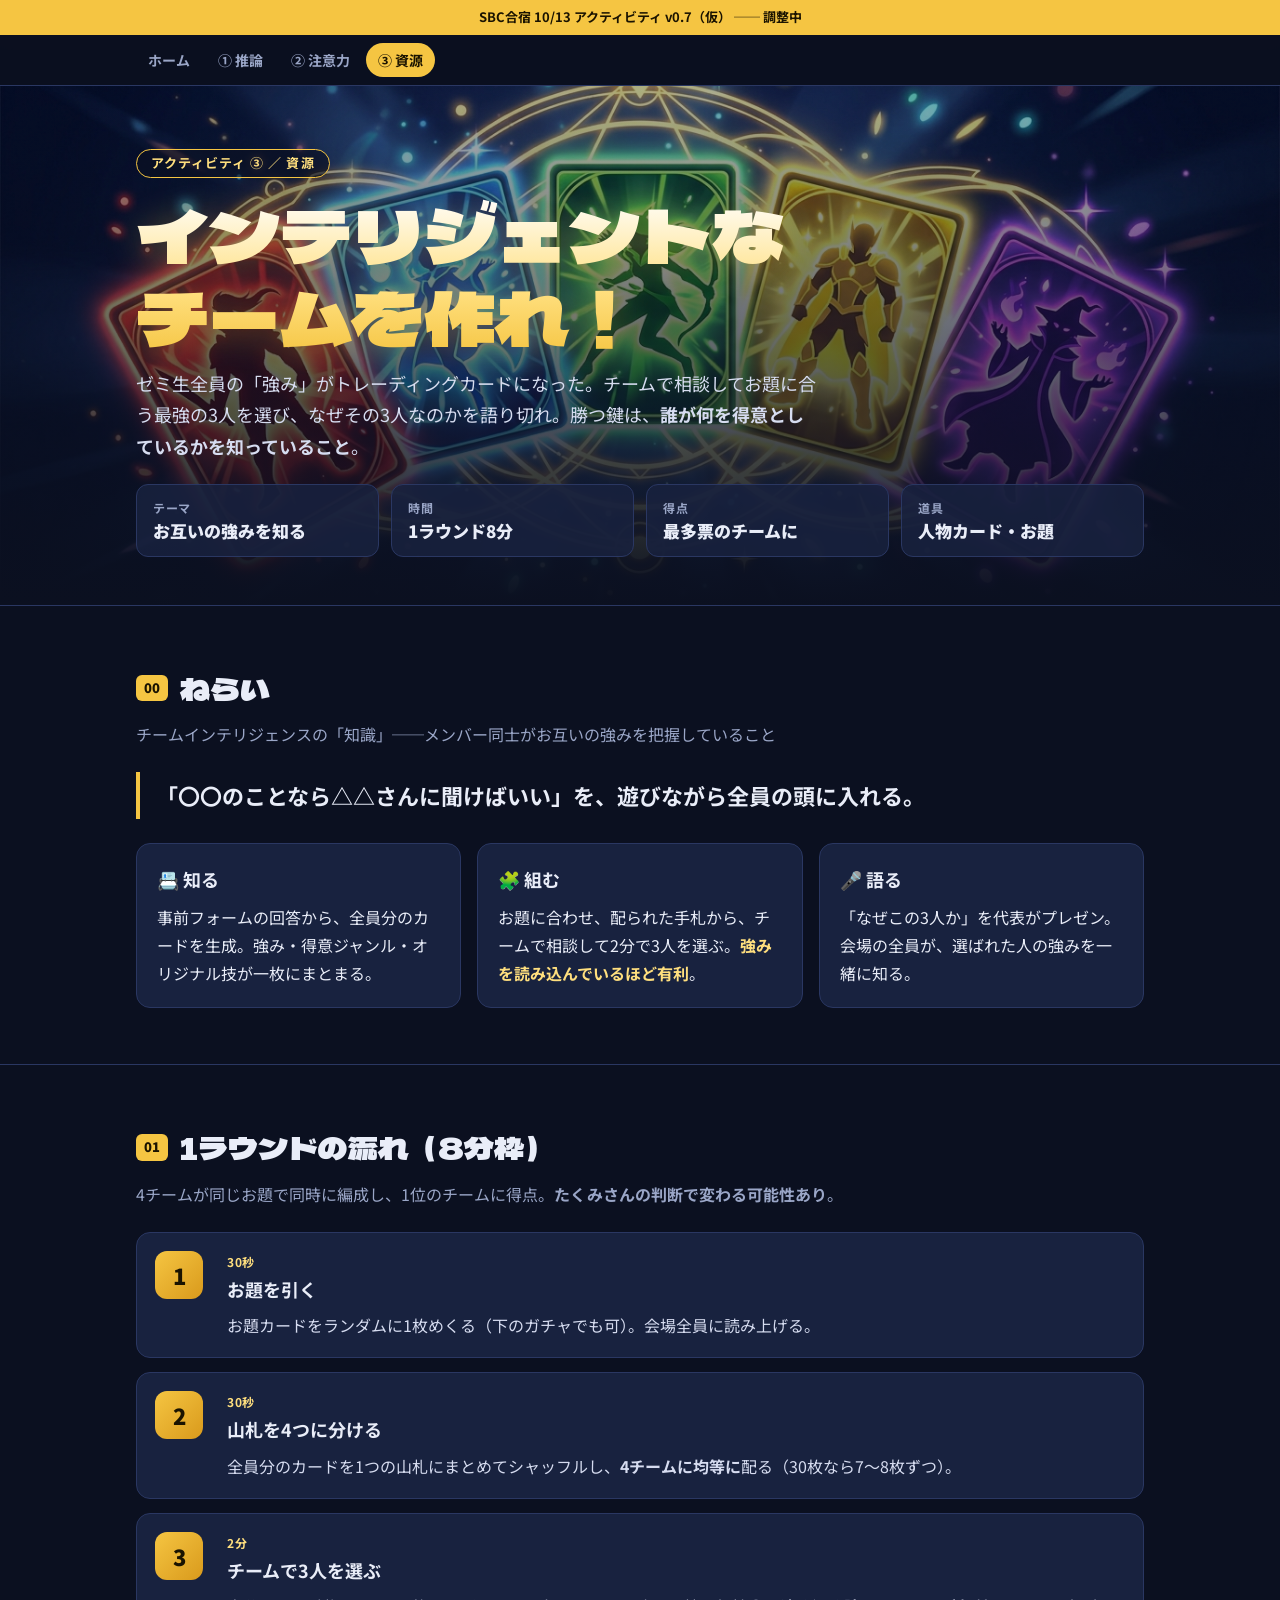
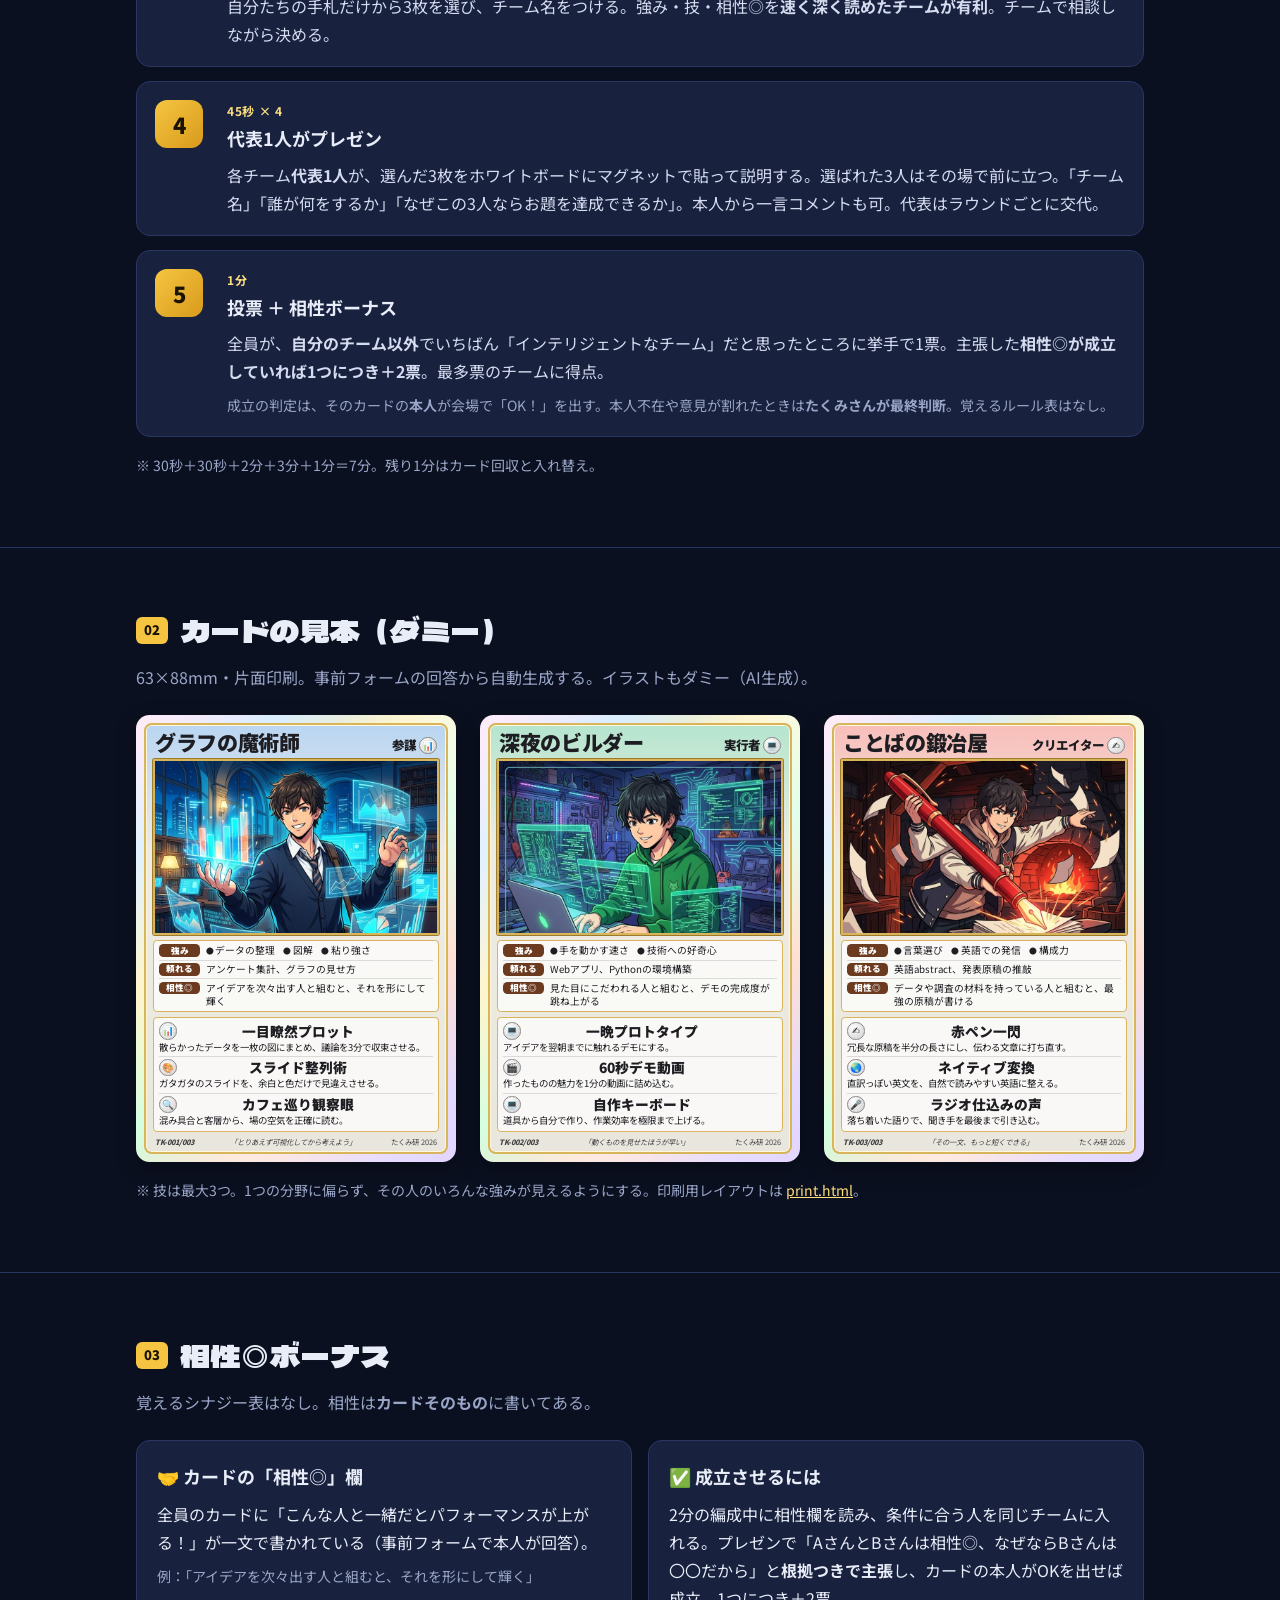
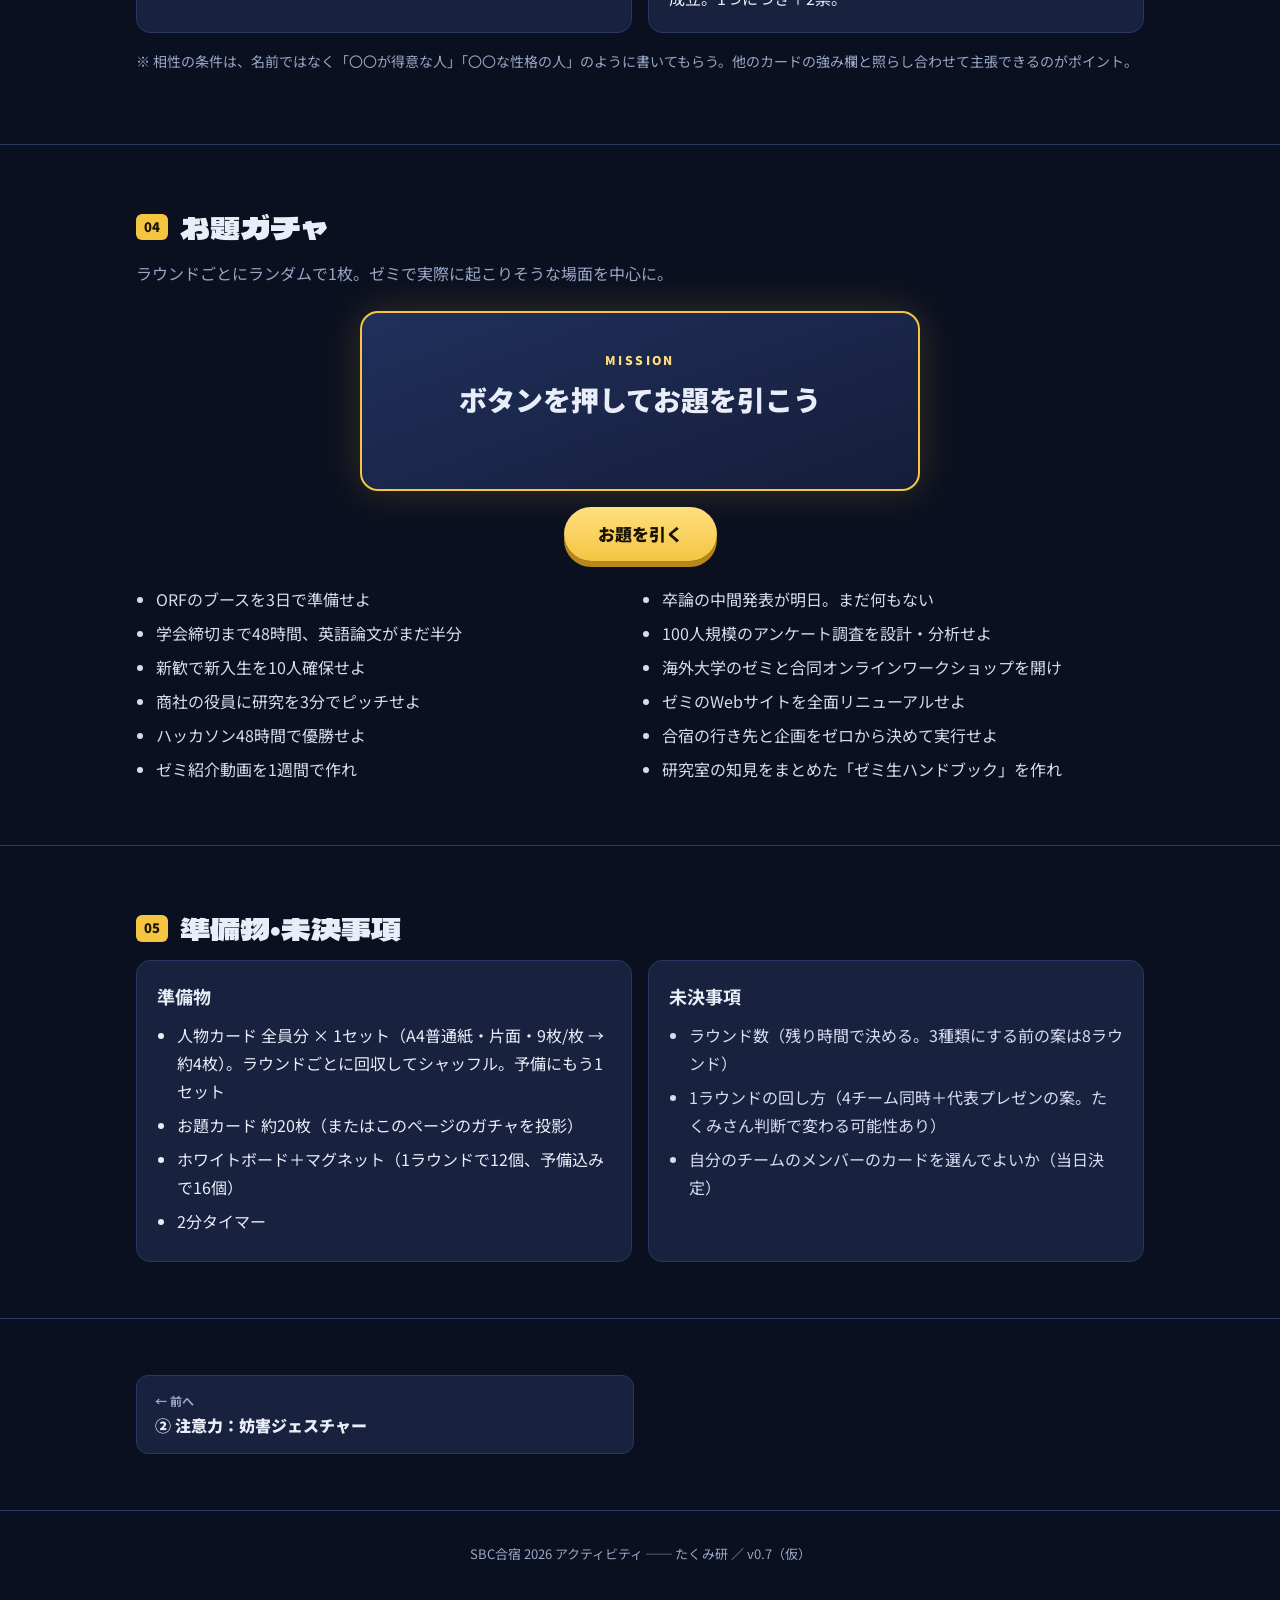
==== site/cards.html @ 30c893ff "アクティビティをチーム対抗の3種類に再構成し、ホーム＋各ページに分割 - ホーム（index.html）から推論・注意力・資源の3ページへ飛べるようにし、スケジュールを一括表示 - 目的ズレ人狼（ji" ====
<!doctype html>
<html lang="ja">
<head>
<meta charset="utf-8">
<meta name="viewport" content="width=device-width, initial-scale=1">
<title>インテリジェントなチームを作れ！</title>
<meta name="description" content="SBC合宿アクティビティ③ 資源：インテリジェントなチームを作れ！">
<link rel="preconnect" href="https://fonts.googleapis.com">
<link rel="preconnect" href="https://fonts.gstatic.com" crossorigin>
<link href="https://fonts.googleapis.com/css2?family=Dela+Gothic+One&family=Noto+Sans+JP:wght@400;500;700;900&display=swap" rel="stylesheet">
<link rel="stylesheet" href="style.css">
<link rel="stylesheet" href="card.css">
</head>
<body>

<div class="draft-banner">SBC合宿 10/13 アクティビティ v0.7（仮） ── 調整中</div>
<nav class="nav"><div class="wrap"><a href="index.html">ホーム</a><a href="jinro.html">① 推論</a><a href="gesture.html">② 注意力</a><a href="cards.html" class="on">③ 資源</a></div></nav>

<header class="hero">
  <img src="images/hero.jpg" alt="">
  <div class="wrap">
    <span class="eyebrow">アクティビティ ③ ／ 資源</span>
    <h1>インテリジェントな<br>チームを作れ！</h1>
    <p class="lead">ゼミ生全員の「強み」がトレーディングカードになった。チームで相談してお題に合う最強の3人を選び、なぜその3人なのかを語り切れ。勝つ鍵は、<b>誰が何を得意としているかを知っていること</b>。</p>
    <div class="facts"><div class="fact"><div class="k">テーマ</div><div class="v">お互いの強みを知る</div></div><div class="fact"><div class="k">時間</div><div class="v">1ラウンド8分</div></div><div class="fact"><div class="k">得点</div><div class="v">最多票のチームに</div></div><div class="fact"><div class="k">道具</div><div class="v">人物カード・お題</div></div></div>
  </div>
</header>

<main>
<section id="why">
  <div class="wrap">
    <h2><span class="num">00</span>ねらい</h2>
    <p class="sub">チームインテリジェンスの「知識」──メンバー同士がお互いの強みを把握していること</p>
    <p class="big-quote">「〇〇のことなら△△さんに聞けばいい」を、遊びながら全員の頭に入れる。</p>
    <div class="concept">
      <div class="panel"><h3>📇 知る</h3><p>事前フォームの回答から、全員分のカードを生成。強み・得意ジャンル・オリジナル技が一枚にまとまる。</p></div>
      <div class="panel"><h3>🧩 組む</h3><p>お題に合わせ、配られた手札から、チームで相談して2分で3人を選ぶ。<b>強みを読み込んでいるほど有利</b>。</p></div>
      <div class="panel"><h3>🎤 語る</h3><p>「なぜこの3人か」を代表がプレゼン。会場の全員が、選ばれた人の強みを一緒に知る。</p></div>
    </div>
  </div>
</section>

<section id="match">
  <div class="wrap">
    <h2><span class="num">01</span>1ラウンドの流れ（8分枠）</h2>
    <p class="sub">4チームが同じお題で同時に編成し、1位のチームに得点。<b>たくみさんの判断で変わる可能性あり</b>。</p>
    <div class="steps">
      <div class="step"><div>
        <div class="meta">30秒</div>
        <h3>お題を引く</h3>
        <p>お題カードをランダムに1枚めくる（下のガチャでも可）。会場全員に読み上げる。</p>
      </div></div>
      <div class="step"><div>
        <div class="meta">30秒</div>
        <h3>山札を4つに分ける</h3>
        <p>全員分のカードを1つの山札にまとめてシャッフルし、<b>4チームに均等に</b>配る（30枚なら7〜8枚ずつ）。</p>
      </div></div>
      <div class="step"><div>
        <div class="meta">2分</div>
        <h3>チームで3人を選ぶ</h3>
        <p>自分たちの手札だけから3枚を選び、チーム名をつける。強み・技・相性◎を<b>速く深く読めたチームが有利</b>。チームで相談しながら決める。</p>
      </div></div>
      <div class="step"><div>
        <div class="meta">45秒 × 4</div>
        <h3>代表1人がプレゼン</h3>
        <p>各チーム<b>代表1人</b>が、選んだ3枚をホワイトボードにマグネットで貼って説明する。選ばれた3人はその場で前に立つ。「チーム名」「誰が何をするか」「なぜこの3人ならお題を達成できるか」。本人から一言コメントも可。代表はラウンドごとに交代。</p>
      </div></div>
      <div class="step"><div>
        <div class="meta">1分</div>
        <h3>投票 ＋ 相性ボーナス</h3>
        <p>全員が、<b>自分のチーム以外</b>でいちばん「インテリジェントなチーム」だと思ったところに挙手で1票。主張した<b>相性◎が成立していれば1つにつき＋2票</b>。最多票のチームに得点。</p>
        <p class="eg">成立の判定は、そのカードの<b>本人</b>が会場で「OK！」を出す。本人不在や意見が割れたときは<b>たくみさんが最終判断</b>。覚えるルール表はなし。</p>
      </div></div>
    </div>
    <p class="note">※ 30秒＋30秒＋2分＋3分＋1分＝7分。残り1分はカード回収と入れ替え。</p>
  </div>
</section>

<section id="cards">
  <div class="wrap">
    <h2><span class="num">02</span>カードの見本（ダミー）</h2>
    <p class="sub">63×88mm・片面印刷。事前フォームの回答から自動生成する。イラストもダミー（AI生成）。</p>
    <div class="cards" id="card-list"></div>
    <p class="note">※ 技は最大3つ。1つの分野に偏らず、その人のいろんな強みが見えるようにする。印刷用レイアウトは <a href="print.html">print.html</a>。</p>
  </div>
</section>

<section id="synergy">
  <div class="wrap">
    <h2><span class="num">03</span>相性◎ボーナス</h2>
    <p class="sub">覚えるシナジー表はなし。相性は<b>カードそのもの</b>に書いてある。</p>
    <div class="grid g2">
      <div class="panel">
        <h3>🤝 カードの「相性◎」欄</h3>
        <p>全員のカードに「こんな人と一緒だとパフォーマンスが上がる！」が一文で書かれている（事前フォームで本人が回答）。</p>
        <p class="eg" style="margin-top:8px;color:var(--muted);font-size:14px">例：「アイデアを次々出す人と組むと、それを形にして輝く」</p>
      </div>
      <div class="panel">
        <h3>✅ 成立させるには</h3>
        <p>2分の編成中に相性欄を読み、条件に合う人を同じチームに入れる。プレゼンで「AさんとBさんは相性◎、なぜならBさんは〇〇だから」と<b>根拠つきで主張</b>し、カードの本人がOKを出せば成立。1つにつき＋2票。</p>
      </div>
    </div>
    <p class="note">※ 相性の条件は、名前ではなく「〇〇が得意な人」「〇〇な性格の人」のように書いてもらう。他のカードの強み欄と照らし合わせて主張できるのがポイント。</p>
  </div>
</section>

<section id="odai">
  <div class="wrap">
    <h2><span class="num">04</span>お題ガチャ</h2>
    <p class="sub">ラウンドごとにランダムで1枚。ゼミで実際に起こりそうな場面を中心に。</p>
    <div class="gacha">
      <div class="odai-card" id="odai" aria-live="polite">
        <div class="k">MISSION</div>
        <div class="t">ボタンを押してお題を引こう</div>
        <div class="d">&nbsp;</div>
      </div>
      <button class="draw" id="draw" type="button">お題を引く</button>
    </div>
    <ul class="odai-list" id="odai-list"></ul>
  </div>
</section>

<section id="prep">
  <div class="wrap">
    <h2><span class="num">05</span>準備物・未決事項</h2>
    <div class="grid g2">
      <div class="panel"><h3>準備物</h3><ul class="check">
        <li>人物カード 全員分 × 1セット（A4普通紙・片面・9枚/枚 → 約4枚）。ラウンドごとに回収してシャッフル。予備にもう1セット</li>
        <li>お題カード 約20枚（またはこのページのガチャを投影）</li>
        <li>ホワイトボード＋マグネット（1ラウンドで12個、予備込みで16個）</li>
        <li>2分タイマー</li>
      </ul></div>
      <div class="panel"><h3>未決事項</h3><ul class="check open">
        <li>ラウンド数（残り時間で決める。3種類にする前の案は8ラウンド）</li>
        <li>1ラウンドの回し方（4チーム同時＋代表プレゼンの案。たくみさん判断で変わる可能性あり）</li>
        <li>自分のチームのメンバーのカードを選んでよいか（当日決定）</li>
      </ul></div>
    </div>
  </div>
</section>

<section><div class="wrap"><div class="pager"><a href="gesture.html"><small>← 前へ</small>② 注意力：妨害ジェスチャー</a><span></span></div></div></section>
</main>

<footer>SBC合宿 2026 アクティビティ ── たくみ研 ／ v0.7（仮）</footer>
<script src="card.js"></script>
<script src="sample-cards.js"></script>
<script>
document.getElementById("card-list").innerHTML = SAMPLE_CARDS.map(c => renderCard(c, SAMPLE_CARDS.length)).join("");
const ODAI = [
  ["ORFのブースを3日で準備せよ","展示物・ポスター・デモ・当日の説明まで、全部ゼロから。"],
  ["学会締切まで48時間、英語論文がまだ半分","しかも分析の図もまだ仮のまま。"],
  ["新歓で新入生を10人確保せよ","説明会・SNS発信・個別フォローまで。"],
  ["商社の役員に研究を3分でピッチせよ","専門外の人に価値を伝え、共同研究の約束を取り付ける。"],
  ["ハッカソン48時間で優勝せよ","テーマは当日発表。動くプロダクトと発表が必要。"],
  ["ゼミ紹介動画を1週間で作れ","企画・撮影・編集・公開まで。"],
  ["卒論の中間発表が明日。まだ何もない","テーマの整理から、スライドと発表まで一晩で。"],
  ["100人規模のアンケート調査を設計・分析せよ","設問設計、配布、集計、結果報告まで。"],
  ["海外大学のゼミと合同オンラインワークショップを開け","英語での進行と、当日のファシリテーション。"],
  ["ゼミのWebサイトを全面リニューアルせよ","中身の取材・文章・デザイン・実装まで。"],
  ["合宿の行き先と企画をゼロから決めて実行せよ","予算・移動・コンテンツ・当日の運営。"],
  ["研究室の知見をまとめた「ゼミ生ハンドブック」を作れ","聞き取り・整理・執筆・デザイン。"]
];
const card = document.getElementById("odai");
const list = document.getElementById("odai-list");
ODAI.forEach(([t]) => { const li = document.createElement("li"); li.textContent = t; list.appendChild(li); });
let last = -1;
document.getElementById("draw").addEventListener("click", () => {
  let i; do { i = Math.floor(Math.random() * ODAI.length); } while (i === last && ODAI.length > 1);
  last = i;
  card.querySelector(".t").textContent = ODAI[i][0];
  card.querySelector(".d").textContent = ODAI[i][1];
  card.classList.remove("spin"); void card.offsetWidth; card.classList.add("spin");
});
</script>
</body>
</html>
---- site/style.css ----
:root{
  --bg:#0b1020; --bg2:#121a33; --panel:#18223f; --line:#2a3762;
  --text:#e9edf8; --muted:#9aa6c7; --gold:#f5c542; --gold2:#ffdf7e;
  --red:#ff6b6b; --blue:#5aa9ff; --green:#4fd1a1; --purple:#b48cff;
  --radius:14px;
}
*{box-sizing:border-box}
html{scroll-behavior:smooth}
body{margin:0;background:var(--bg);color:var(--text);font-family:"Noto Sans JP",system-ui,sans-serif;line-height:1.75;font-size:16px}
a{color:var(--gold2)}
.wrap{max-width:1040px;margin:0 auto;padding:0 16px}
.draft-banner{background:var(--gold);color:#1a1300;text-align:center;font-weight:700;font-size:13px;padding:6px 16px}

/* hero */
.hero{position:relative;min-height:520px;display:flex;align-items:flex-end;overflow:hidden;border-bottom:1px solid var(--line)}
.hero img{position:absolute;inset:0;width:100%;height:100%;object-fit:cover;opacity:.75}
.hero::after{content:"";position:absolute;inset:0;background:linear-gradient(180deg,rgba(11,16,32,.1) 0%,rgba(11,16,32,.55) 55%,var(--bg) 100%)}
.hero .wrap{position:relative;z-index:1;padding-bottom:48px;width:100%}
.eyebrow{display:inline-block;border:1px solid var(--gold);color:var(--gold2);border-radius:999px;padding:2px 14px;font-size:13px;font-weight:700;letter-spacing:.08em;background:rgba(11,16,32,.6)}
h1{font-family:"Dela Gothic One",sans-serif;font-weight:400;font-size:clamp(34px,7vw,72px);line-height:1.15;margin:14px 0 10px;
   background:linear-gradient(180deg,#fff 0%,var(--gold2) 60%,var(--gold) 100%);-webkit-background-clip:text;background-clip:text;color:transparent;
   filter:drop-shadow(0 4px 18px rgba(245,197,66,.35))}
.lead{font-size:clamp(15px,2.2vw,18px);color:#d6dcf0;max-width:680px;margin:0}

/* sections */
section{padding:56px 0;border-bottom:1px solid var(--line)}
h2{font-family:"Dela Gothic One",sans-serif;font-weight:400;font-size:clamp(22px,3.6vw,30px);margin:0 0 6px;display:flex;align-items:center;gap:12px}
h2 .num{font-family:"Noto Sans JP";font-weight:900;font-size:13px;color:#1a1300;background:var(--gold);border-radius:6px;padding:2px 8px}
.sub{color:var(--muted);margin:0 0 24px}
h3{font-size:18px;margin:0 0 8px}
.grid{display:grid;gap:16px}
.g2{grid-template-columns:repeat(auto-fit,minmax(280px,1fr))}
.g3{grid-template-columns:repeat(auto-fit,minmax(220px,1fr))}
.panel{background:var(--panel);border:1px solid var(--line);border-radius:var(--radius);padding:20px}
.panel p{margin:0}
.tag{display:inline-block;font-size:12px;font-weight:700;padding:1px 10px;border-radius:999px;border:1px solid currentColor;margin:2px 4px 2px 0;white-space:nowrap}
.t-stat{color:var(--blue)} .t-design{color:#ff8fd0} .t-prog{color:var(--green)} .t-eng{color:#7fe3ff}
.t-edit{color:#c9b8ff} .t-pres{color:var(--red)} .t-plan{color:var(--gold2)} .t-res{color:#9be37f} .t-video{color:#ffa65c}

/* concept */
.concept{display:grid;grid-template-columns:repeat(auto-fit,minmax(220px,1fr));gap:16px}
.concept .panel b{color:var(--gold2)}
.big-quote{font-size:clamp(18px,2.8vw,22px);font-weight:700;border-left:4px solid var(--gold);padding:4px 0 4px 16px;margin:0 0 24px}

/* timeline */
.timeline{list-style:none;margin:0;padding:0;display:grid;gap:10px}
.timeline li{display:grid;grid-template-columns:92px 1fr;gap:16px;align-items:start;background:var(--panel);border:1px solid var(--line);border-radius:12px;padding:14px 18px}
.timeline .time{font-weight:900;color:var(--gold2);font-variant-numeric:tabular-nums}
.timeline .what b{display:block}
.timeline .what span{color:var(--muted);font-size:14px}

.note{font-size:14px;color:var(--muted);margin-top:16px}

/* steps */
.steps{counter-reset:s;display:grid;gap:14px}
.step{display:grid;grid-template-columns:56px 1fr;gap:16px;background:var(--panel);border:1px solid var(--line);border-radius:var(--radius);padding:18px}
.step::before{counter-increment:s;content:counter(s);width:48px;height:48px;border-radius:12px;background:linear-gradient(135deg,var(--gold),#d99a1c);color:#1a1300;
  font-weight:900;font-size:22px;display:grid;place-items:center}
.step .meta{font-size:12px;font-weight:700;color:var(--gold2);letter-spacing:.06em}
.step h3{margin:2px 0 6px}
.step p{margin:0;color:#d6dcf0}
.step .eg{margin-top:8px;font-size:14px;color:var(--muted)}
.pill{display:inline-block;font-size:11px;font-weight:900;border-radius:6px;padding:1px 7px;margin-left:6px;vertical-align:2px}
.pill.d{background:#2b4a88;color:#cfe0ff} .pill.a{background:#7a2b3c;color:#ffd6de} .pill.c{background:#265c48;color:#cff5e5}

/* draft order */
.order{display:flex;flex-wrap:wrap;gap:6px;margin-top:8px}
.order span{font-size:13px;font-weight:700;padding:3px 10px;border-radius:8px}
.order .p1{background:#2b4a88} .order .p2{background:#7a2b3c}

/* cards */
.cards{display:grid;grid-template-columns:repeat(auto-fit,minmax(250px,1fr));gap:24px;align-items:start}
.cards .card{max-width:340px;margin:0 auto}
/* aisho */
table{width:100%;border-collapse:collapse;font-size:15px}
th,td{text-align:left;padding:10px 12px;border-bottom:1px solid var(--line);vertical-align:top}
th{font-size:12px;color:var(--muted);letter-spacing:.06em}
td.name{font-weight:900;color:var(--gold2);white-space:nowrap}
.table-wrap{overflow-x:auto;background:var(--panel);border:1px solid var(--line);border-radius:var(--radius)}

/* odai */
.gacha{display:grid;gap:16px;grid-template-columns:1fr;justify-items:center;text-align:center}
.odai-card{width:min(100%,560px);min-height:180px;border-radius:18px;padding:26px 24px;background:linear-gradient(160deg,#20305c,#151d39);border:2px solid var(--gold);
  box-shadow:0 0 40px rgba(245,197,66,.18);display:flex;flex-direction:column;justify-content:center;gap:10px}
.odai-card .k{font-size:12px;letter-spacing:.2em;color:var(--gold2);font-weight:900}
.odai-card .t{font-size:clamp(20px,3.4vw,28px);font-weight:900;line-height:1.4}
.odai-card .d{color:var(--muted);font-size:14px}
.odai-card.spin{animation:pop .45s ease}
@keyframes pop{0%{transform:scale(.94) rotateY(70deg);opacity:.2}100%{transform:none;opacity:1}}
button.draw{font:inherit;font-weight:900;font-size:17px;border:0;border-radius:999px;padding:12px 34px;cursor:pointer;color:#1a1300;
  background:linear-gradient(180deg,var(--gold2),var(--gold));box-shadow:0 6px 0 #b8861a}
button.draw:active{transform:translateY(3px);box-shadow:0 3px 0 #b8861a}
.odai-list{columns:2 280px;column-gap:24px;margin:24px 0 0;padding-left:20px;text-align:left;color:#d6dcf0}
.odai-list li{break-inside:avoid;margin-bottom:6px}

.karuta{display:grid;grid-template-columns:repeat(auto-fit,minmax(220px,1fr));gap:12px}
.karuta div{background:#f3ead2;color:#3a2a10;border-radius:10px;padding:14px 16px;font-weight:700;border:3px double #b48a3a}
.karuta small{display:block;font-weight:500;color:#7a6a4a;margin-top:4px}

ul.check{margin:0;padding-left:20px}
ul.check li{margin-bottom:6px}
.open li{color:#d6dcf0}
footer{padding:32px 0 48px;color:var(--muted);font-size:13px;text-align:center}

@media (max-width:560px){
  .timeline li{grid-template-columns:1fr;gap:2px}
  .step{grid-template-columns:1fr}
  .hero{min-height:440px}
}

/* ---- shared layout (v0.7) ---- */
.nav{position:sticky;top:0;z-index:20;background:rgba(11,16,32,.92);backdrop-filter:blur(8px);border-bottom:1px solid var(--line)}
.nav .wrap{display:flex;gap:4px;align-items:center;height:50px;overflow-x:auto}
.nav a{color:var(--muted);text-decoration:none;font-weight:700;font-size:14px;padding:5px 12px;border-radius:999px;white-space:nowrap}
.nav a:hover{color:var(--text)}
.nav a.on{background:var(--gold);color:#1a1300}
.nav .home{color:var(--gold2);margin-right:6px}
.facts{display:grid;grid-template-columns:repeat(auto-fit,minmax(150px,1fr));gap:12px;margin-top:22px}
.fact{background:rgba(24,34,63,.85);border:1px solid var(--line);border-radius:12px;padding:12px 16px}
.fact .k{font-size:12px;color:var(--muted);font-weight:700;letter-spacing:.06em}
.fact .v{font-weight:900;font-size:17px;line-height:1.5}
.acts{display:grid;grid-template-columns:repeat(auto-fit,minmax(260px,1fr));gap:18px}
.act{display:flex;flex-direction:column;background:var(--panel);border:1px solid var(--line);border-radius:var(--radius);overflow:hidden;text-decoration:none;color:var(--text);transition:transform .15s,border-color .15s}
.act:hover{transform:translateY(-3px);border-color:var(--gold)}
.act img{width:100%;aspect-ratio:16/9;object-fit:cover;display:block}
.act .body{padding:16px 18px 18px;display:flex;flex-direction:column;gap:6px;flex:1}
.act .no{font-size:12px;font-weight:900;color:var(--gold2);letter-spacing:.08em}
.act h3{margin:0;font-size:20px}
.act p{margin:0;color:#d6dcf0;font-size:14px;flex:1}
.act .go{font-weight:900;color:var(--gold2);font-size:14px}
.t-inf{color:var(--purple)}
.pager{display:grid;grid-template-columns:1fr 1fr;gap:12px}
.pager a{display:block;background:var(--panel);border:1px solid var(--line);border-radius:12px;padding:14px 18px;text-decoration:none;color:var(--text);font-weight:900}
.pager a small{display:block;color:var(--muted);font-weight:700;font-size:12px}
.pager a.next{text-align:right}
.pager a:hover{border-color:var(--gold)}
.hl{color:var(--gold2)}
---- site/card.css ----
/* トレカ本体。.card の幅を決めれば中身は cqw で比例して縮む（画面表示も印刷も同じCSS） */
.card{container-type:inline-size;width:100%;aspect-ratio:63/88}
.tcard{
  --c1:#5aa9ff; --c2:#1d4fa8; --gold:#d8b45a; --gold-d:#9c7a2a; --ink:#1d1d22; --label:#6b3a1f;
  position:relative;width:100%;height:100%;border-radius:4.2cqw;padding:2.6cqw;
  font-family:"Noto Sans JP",system-ui,sans-serif;color:var(--ink);line-height:1.35;
  background:
    linear-gradient(115deg,rgba(255,255,255,.55) 0%,rgba(255,255,255,0) 40%,rgba(255,255,255,.45) 60%,rgba(255,255,255,0) 100%),
    linear-gradient(135deg,#ffd6f2,#cfe9ff 18%,#fff3bf 36%,#d3ffe0 54%,#ffd9c7 72%,#e2d6ff 90%);
  box-shadow:0 2cqw 6cqw rgba(0,0,0,.35);
  -webkit-print-color-adjust:exact;print-color-adjust:exact;
}
.tcard .in{
  height:100%;display:flex;flex-direction:column;gap:1.6cqw;border-radius:2.4cqw;padding:1.8cqw 2.2cqw 1.4cqw;
  background:linear-gradient(180deg,color-mix(in srgb,var(--c1) 38%,#f4f1ea) 0%,#efece4 30%,#e9e6de 100%);
  border:.7cqw solid var(--gold);box-shadow:inset 0 0 0 .3cqw #fff8dc;
}

/* 名前と役割 */
.tcard .hd{display:flex;align-items:flex-end;justify-content:space-between;gap:2cqw;padding:0 .6cqw}
.tcard .nm{font-weight:900;font-size:6.6cqw;letter-spacing:-.02em;line-height:1.1;white-space:nowrap;overflow:hidden;text-overflow:ellipsis}
.tcard .rl{display:flex;align-items:center;gap:1.2cqw;flex-shrink:0}
.tcard .rl small{font-size:2.6cqw;font-weight:900;color:#555}
.tcard .rl b{font-size:3.9cqw;font-weight:900}
.tcard .ic{width:5.4cqw;height:5.4cqw;border-radius:50%;display:inline-grid;place-items:center;font-size:3cqw;line-height:1;
  background:radial-gradient(circle at 35% 30%,#fff,#ddd 70%);border:.35cqw solid #8a8a8a;flex-shrink:0}

/* 絵 */
.tcard .art{flex:1;min-height:0;border:.8cqw solid var(--gold);box-shadow:0 0 0 .3cqw var(--gold-d);border-radius:.6cqw;overflow:hidden;
  background:radial-gradient(circle at 50% 40%,#fff,var(--c1) 75%);display:grid;place-items:center;font-size:20cqw}
.tcard .art img{width:100%;height:100%;object-fit:cover;display:block}

/* 強み・助けられる・相性 */
.tcard .info{background:rgba(255,255,255,.72);border:.5cqw solid var(--gold);border-radius:1.2cqw;padding:1cqw 1.4cqw;display:grid;gap:.7cqw}
.tcard .row{display:grid;grid-template-columns:13cqw 1fr;gap:1.6cqw;align-items:start;font-size:3.05cqw}
.tcard .row+.row{border-top:.25cqw solid rgba(0,0,0,.12);padding-top:.7cqw}
.tcard .lb{background:var(--label);color:#fff;font-weight:900;font-size:2.7cqw;border-radius:1.4cqw;text-align:center;padding:.15cqw 0}
.tcard .row ul{list-style:none;margin:0;padding:0;display:flex;flex-wrap:wrap;column-gap:2.4cqw}
.tcard .row li::before{content:"●";font-size:.8em;margin-right:.6cqw}

/* 技 */
.tcard .mv{background:rgba(255,255,255,.72);border:.5cqw solid var(--gold);border-radius:1.2cqw;padding:.6cqw 1.6cqw}
.tcard .m+.m{border-top:.25cqw solid rgba(0,0,0,.12)}
.tcard .m{padding:.7cqw 0}
.tcard .mh{display:flex;align-items:center;gap:1.4cqw}
.tcard .mh b{flex:1;text-align:center;font-weight:900;font-size:4.3cqw;line-height:1.2;padding-right:5.4cqw}
.tcard .m p{margin:.3cqw 0 0;font-size:2.95cqw;line-height:1.38}

/* 下の帯 */
.tcard .ft{display:flex;align-items:center;justify-content:space-between;gap:2cqw;font-size:2.3cqw;color:#444;padding:0 .6cqw}
.tcard .ft .no{font-weight:900;font-style:italic;flex-shrink:0}
.tcard .ft .cp{flex:1;text-align:center;font-style:italic;white-space:nowrap;overflow:hidden;text-overflow:ellipsis}

/* 裏面（card-back.js）。Canvaの見本の Roca One の代わりに Fraunces（太字・丸み）、日本語は Mochiy Pop One */
.back{display:block;width:100%;height:auto;aspect-ratio:63/88;-webkit-print-color-adjust:exact;print-color-adjust:exact}
.back .nm,.back .lab{font-family:"Fraunces","Mochiy Pop One",serif;font-weight:900;font-variation-settings:"SOFT" 100,"opsz" 144}
.back .nm.jp{font-family:"Mochiy Pop One","Fraunces",sans-serif;font-weight:400}
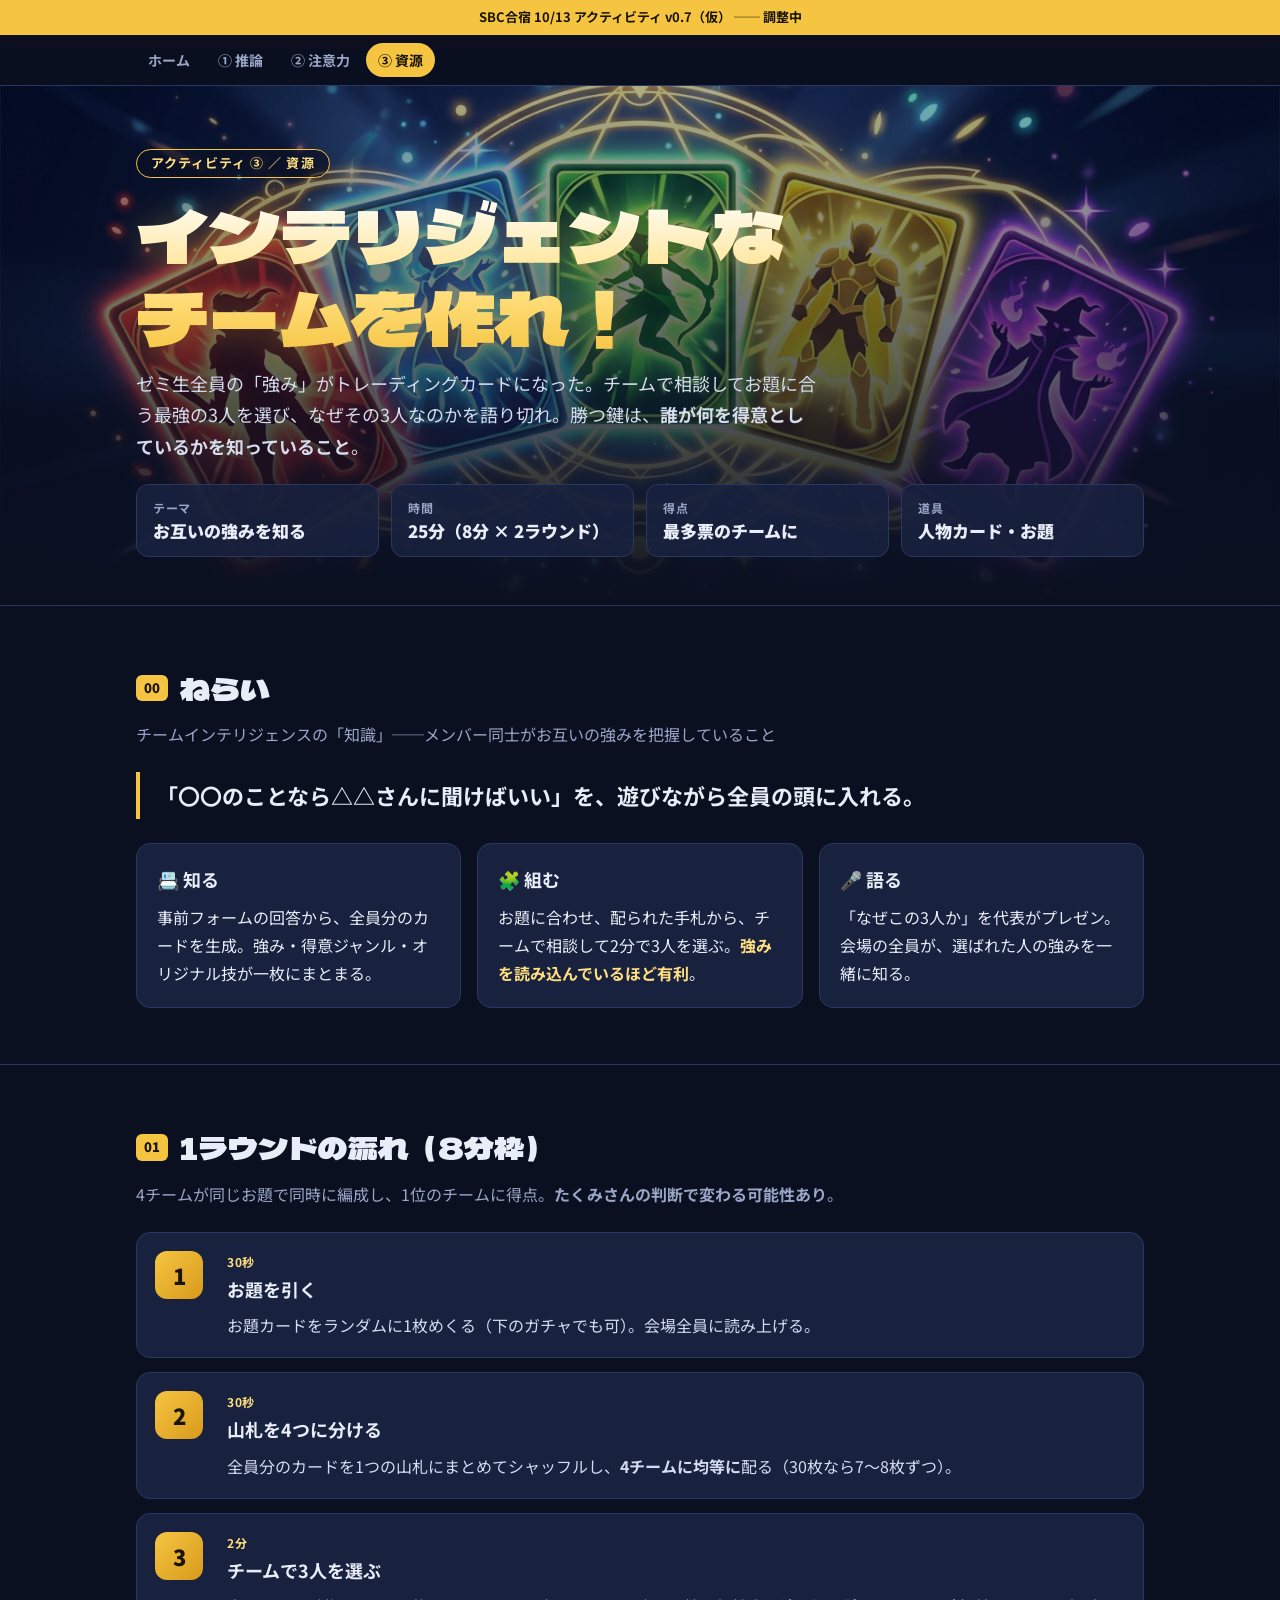
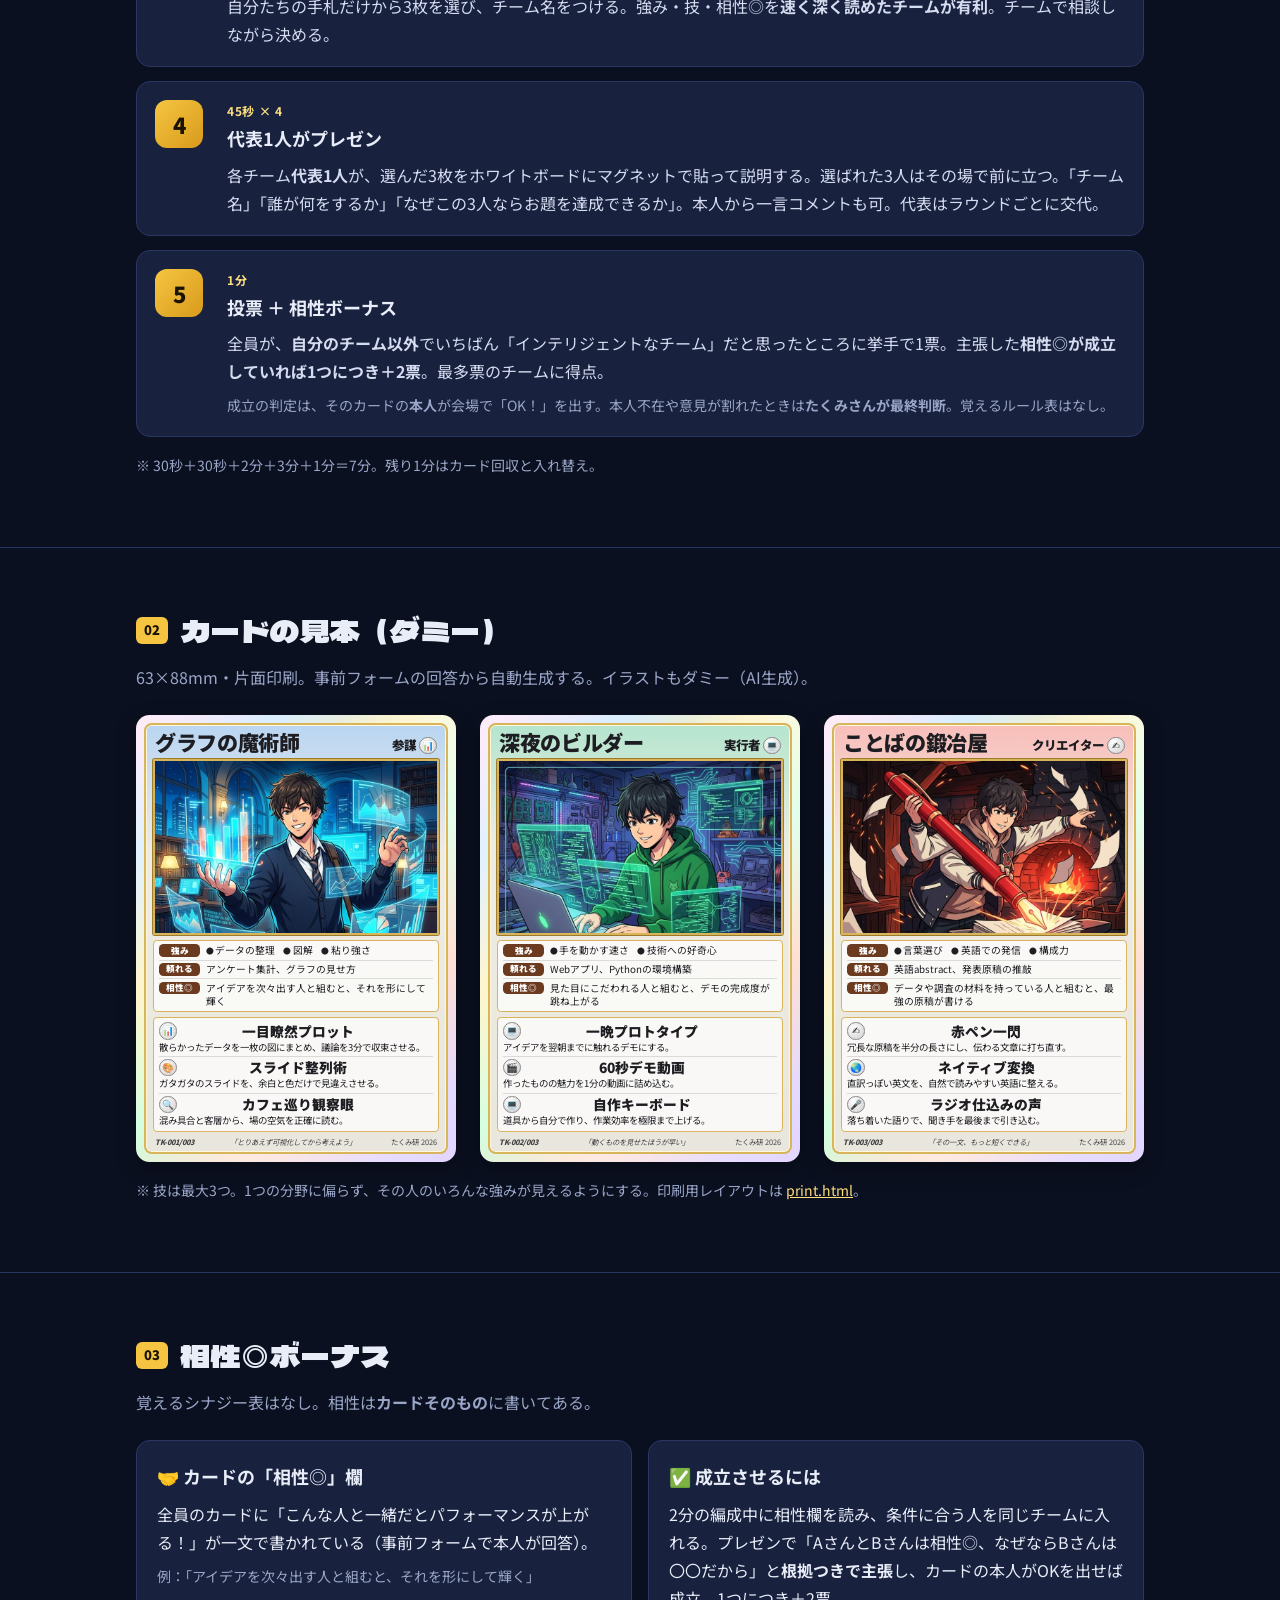
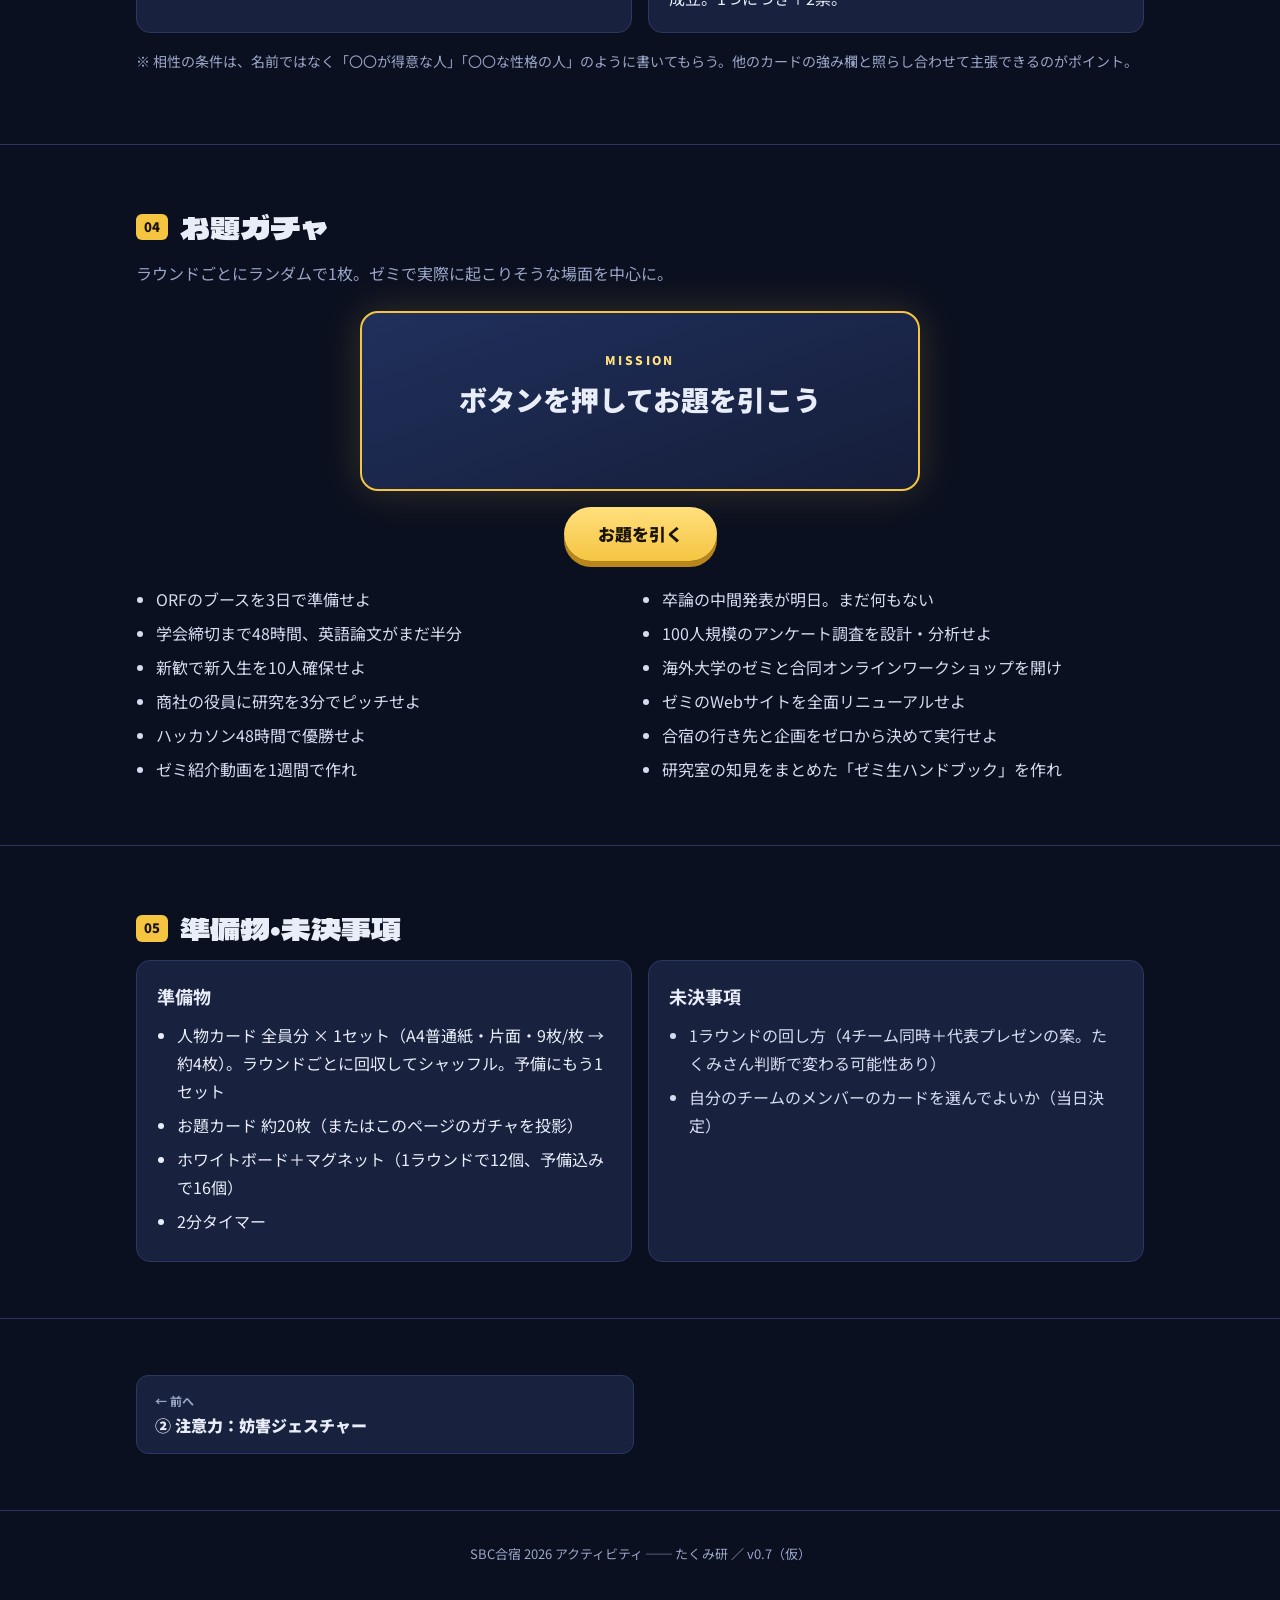
==== commit 1f20f833: "ホームをアクティビティだけにし、3つを縦に並べてタイムテーブルと合体 - 説明10分＋各25分×3＋表彰5分＝90分に確定し、各アクティビティの内訳を右に表示 - ご飯企画のスケジュールはホームから外" ====
--- a/site/cards.html
+++ b/site/cards.html
@@ -22,7 +22,7 @@
     <span class="eyebrow">アクティビティ ③ ／ 資源</span>
     <h1>インテリジェントな<br>チームを作れ！</h1>
     <p class="lead">ゼミ生全員の「強み」がトレーディングカードになった。チームで相談してお題に合う最強の3人を選び、なぜその3人なのかを語り切れ。勝つ鍵は、<b>誰が何を得意としているかを知っていること</b>。</p>
-    <div class="facts"><div class="fact"><div class="k">テーマ</div><div class="v">お互いの強みを知る</div></div><div class="fact"><div class="k">時間</div><div class="v">1ラウンド8分</div></div><div class="fact"><div class="k">得点</div><div class="v">最多票のチームに</div></div><div class="fact"><div class="k">道具</div><div class="v">人物カード・お題</div></div></div>
+    <div class="facts"><div class="fact"><div class="k">テーマ</div><div class="v">お互いの強みを知る</div></div><div class="fact"><div class="k">時間</div><div class="v">25分（8分 × 2ラウンド）</div></div><div class="fact"><div class="k">得点</div><div class="v">最多票のチームに</div></div><div class="fact"><div class="k">道具</div><div class="v">人物カード・お題</div></div></div>
   </div>
 </header>
 
@@ -131,8 +131,7 @@
         <li>2分タイマー</li>
       </ul></div>
       <div class="panel"><h3>未決事項</h3><ul class="check open">
-        <li>ラウンド数（残り時間で決める。3種類にする前の案は8ラウンド）</li>
-        <li>1ラウンドの回し方（4チーム同時＋代表プレゼンの案。たくみさん判断で変わる可能性あり）</li>
+                <li>1ラウンドの回し方（4チーム同時＋代表プレゼンの案。たくみさん判断で変わる可能性あり）</li>
         <li>自分のチームのメンバーのカードを選んでよいか（当日決定）</li>
       </ul></div>
     </div>
--- a/site/style.css
+++ b/site/style.css
@@ -135,3 +135,35 @@
 .pager a.next{text-align:right}
 .pager a:hover{border-color:var(--gold)}
 .hl{color:var(--gold2)}
+/* timetable (home) */
+.tt{display:grid;gap:14px}
+.tt-row{display:grid;grid-template-columns:1fr 300px;gap:14px;align-items:stretch}
+.tt-act{display:grid;grid-template-columns:260px 1fr;background:var(--panel);border:1px solid var(--line);border-radius:var(--radius);overflow:hidden;text-decoration:none;color:var(--text);transition:border-color .15s}
+a.tt-act:hover{border-color:var(--gold)}
+.tt-act img{width:100%;height:100%;min-height:150px;object-fit:cover;display:block}
+.tt-act .body{padding:16px 20px;display:flex;flex-direction:column;gap:4px;justify-content:center}
+.tt-act .no{font-size:12px;font-weight:900;color:var(--gold2);letter-spacing:.08em}
+.tt-act h3{margin:0;font-size:21px}
+.tt-act p{margin:0;color:#d6dcf0;font-size:14px}
+.tt-act .go{font-weight:900;color:var(--gold2);font-size:14px;margin-top:4px}
+.tt-time{background:var(--bg2);border:1px solid var(--line);border-left:4px solid var(--gold);border-radius:var(--radius);padding:14px 18px;display:flex;flex-direction:column;justify-content:center}
+.tt-time .clock{font-weight:900;font-size:22px;color:var(--gold2);font-variant-numeric:tabular-nums;line-height:1.3}
+.tt-time .clock small{font-size:14px;color:var(--muted);margin:0 4px}
+.tt-time .dur{font-size:13px;font-weight:700;color:var(--muted)}
+.tt-time ul{list-style:none;margin:8px 0 0;padding:8px 0 0;border-top:1px dashed var(--line);font-size:13px}
+.tt-time li{display:flex;justify-content:space-between;gap:10px;padding:2px 0;color:#d6dcf0}
+.tt-time li b{white-space:nowrap;color:var(--text)}
+.tt-row.mini .tt-act{grid-template-columns:1fr}
+.tt-row.mini .tt-act .body{padding:12px 20px}
+.tt-row.mini .tt-act h3{font-size:17px}
+.tt-row.mini .tt-time{padding:10px 18px}
+.tt-row.mini .clock{font-size:18px}
+@media (max-width:820px){
+  .tt-row{grid-template-columns:1fr;gap:0}
+  .tt-act{grid-template-columns:1fr;border-radius:var(--radius) var(--radius) 0 0}
+  .tt-act img{aspect-ratio:16/9;height:auto;min-height:0}
+  .tt-time{border-radius:0 0 var(--radius) var(--radius);border-top:0}
+  .tt-row.mini{grid-template-columns:1fr auto}
+  .tt-row.mini .tt-act{border-radius:var(--radius) 0 0 var(--radius)}
+  .tt-row.mini .tt-time{border-radius:0 var(--radius) var(--radius) 0;border-top:1px solid var(--line)}
+}
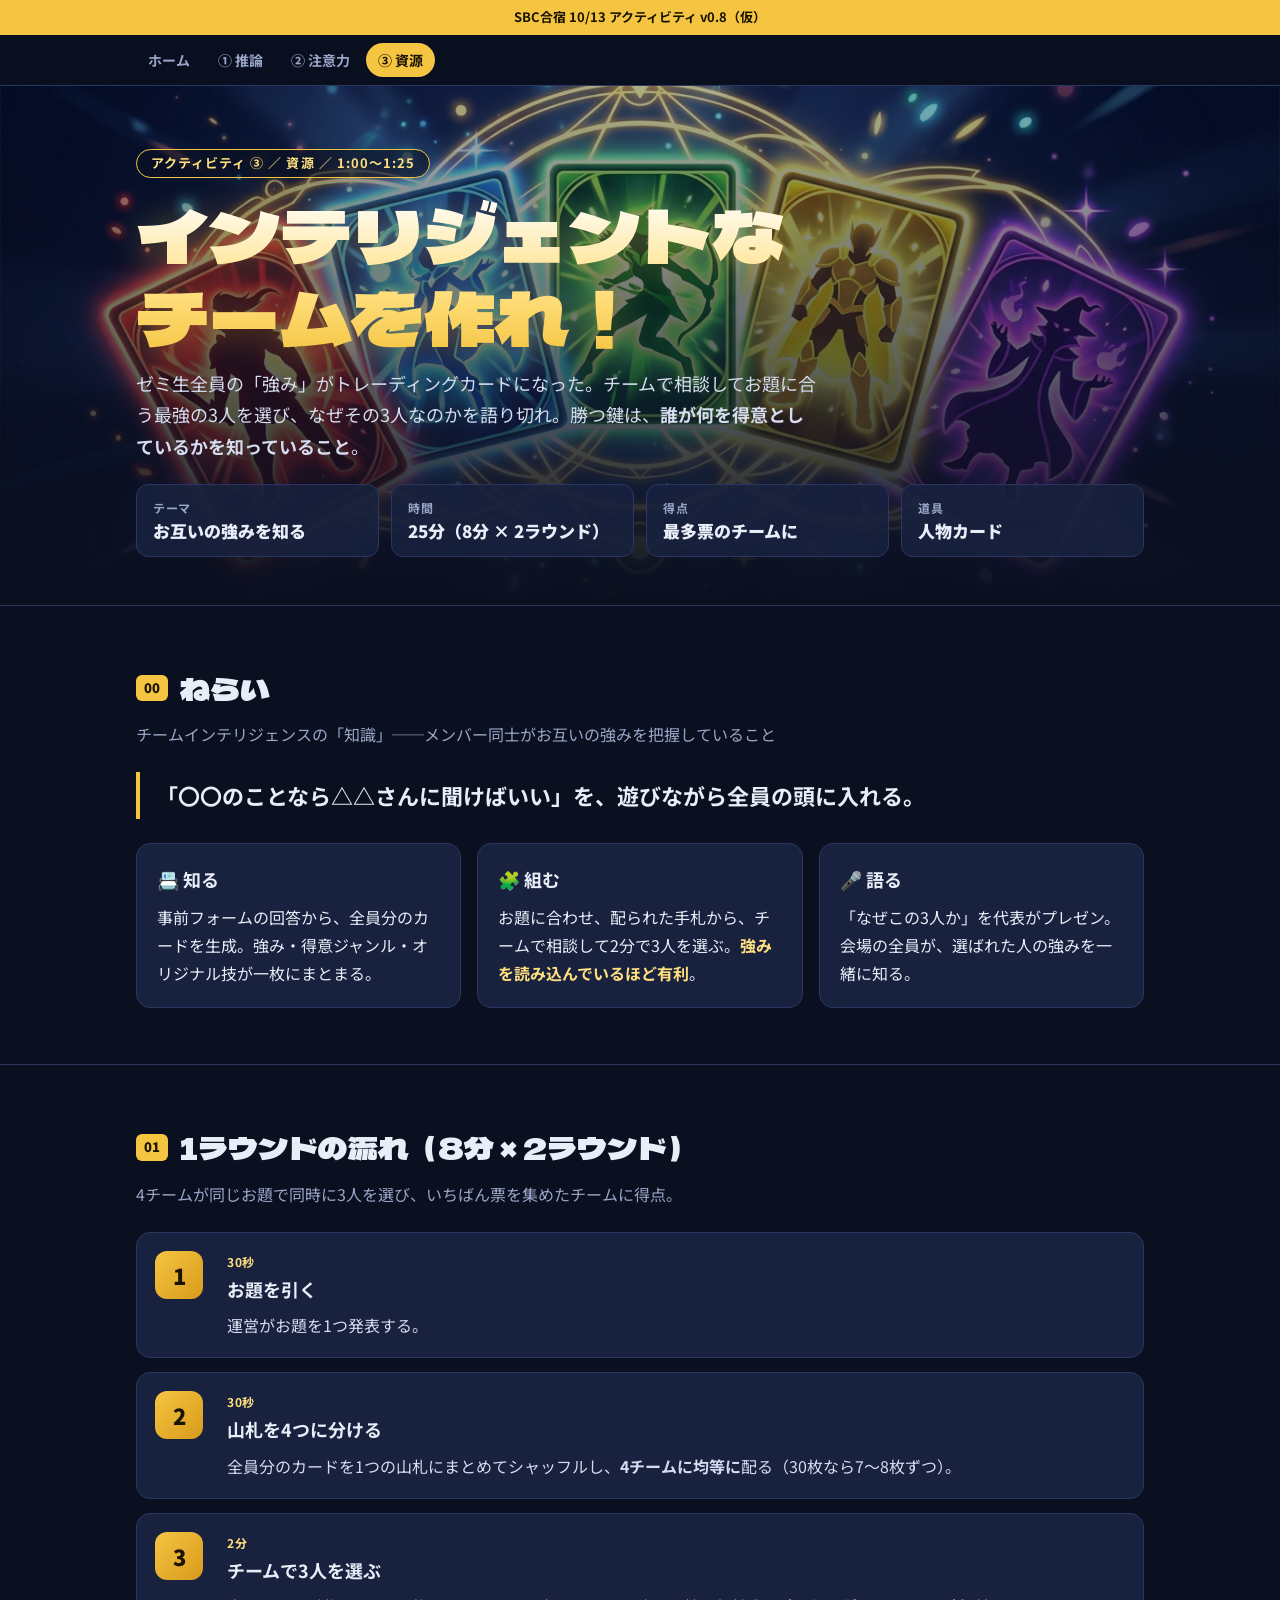
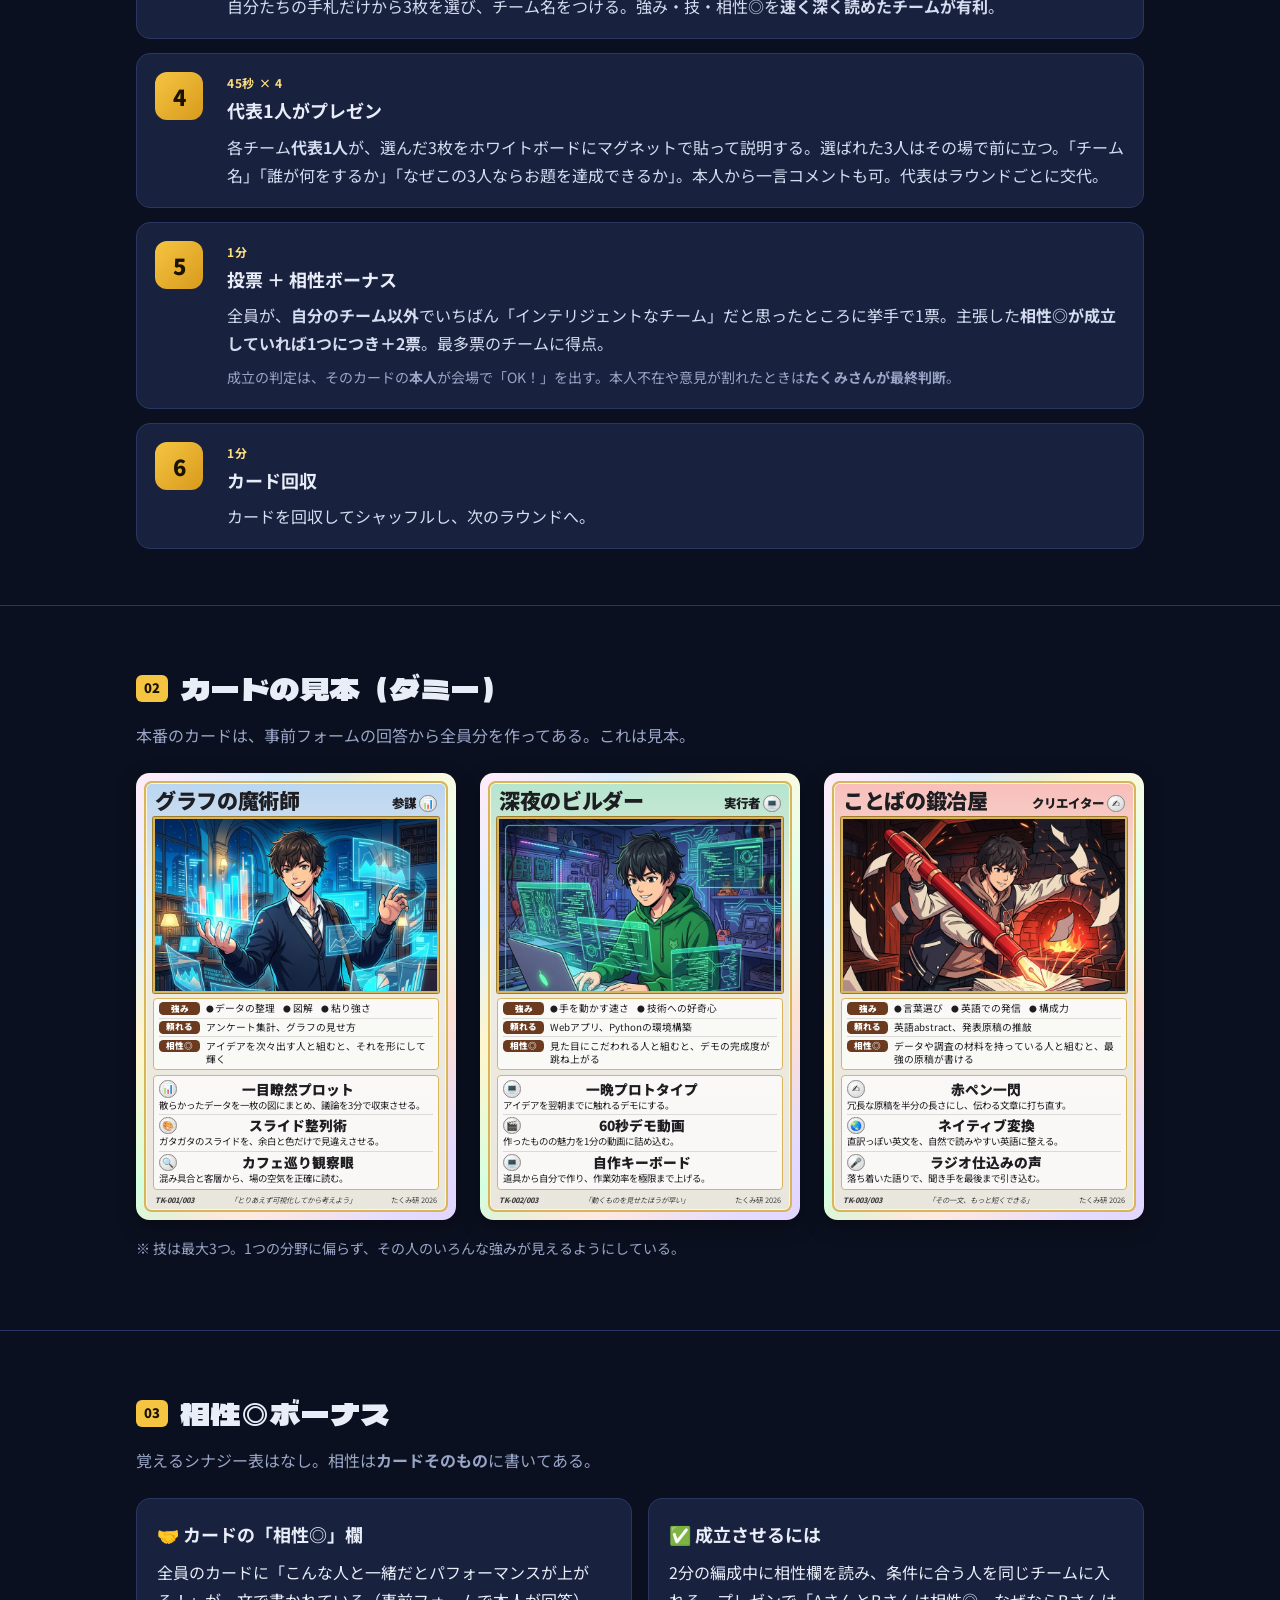
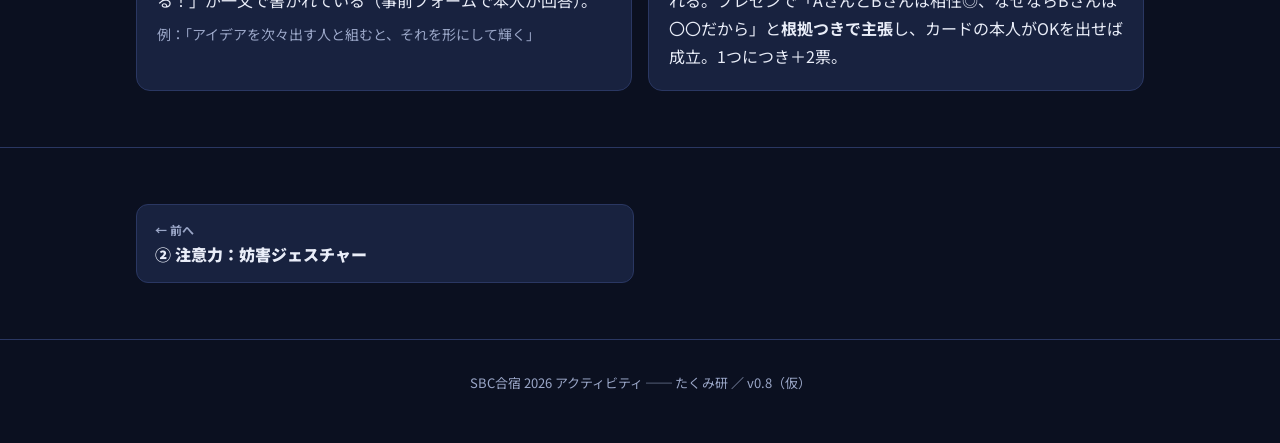
==== commit fb5ba7e9: "公開版（ルール説明だけ）と運営版（お題ジェネレーターつき）に分ける - 公開版は site/ 直下、運営版は site/staff/ に。どちらも tools/build_pages.py で生成 -" ====
--- a/site/cards.html
+++ b/site/cards.html
@@ -13,16 +13,16 @@
 </head>
 <body>
 
-<div class="draft-banner">SBC合宿 10/13 アクティビティ v0.7（仮） ── 調整中</div>
+<div class="draft-banner">SBC合宿 10/13 アクティビティ v0.8（仮）</div>
 <nav class="nav"><div class="wrap"><a href="index.html">ホーム</a><a href="jinro.html">① 推論</a><a href="gesture.html">② 注意力</a><a href="cards.html" class="on">③ 資源</a></div></nav>
 
 <header class="hero">
   <img src="images/hero.jpg" alt="">
   <div class="wrap">
-    <span class="eyebrow">アクティビティ ③ ／ 資源</span>
+    <span class="eyebrow">アクティビティ ③ ／ 資源 ／ 1:00〜1:25</span>
     <h1>インテリジェントな<br>チームを作れ！</h1>
     <p class="lead">ゼミ生全員の「強み」がトレーディングカードになった。チームで相談してお題に合う最強の3人を選び、なぜその3人なのかを語り切れ。勝つ鍵は、<b>誰が何を得意としているかを知っていること</b>。</p>
-    <div class="facts"><div class="fact"><div class="k">テーマ</div><div class="v">お互いの強みを知る</div></div><div class="fact"><div class="k">時間</div><div class="v">25分（8分 × 2ラウンド）</div></div><div class="fact"><div class="k">得点</div><div class="v">最多票のチームに</div></div><div class="fact"><div class="k">道具</div><div class="v">人物カード・お題</div></div></div>
+    <div class="facts"><div class="fact"><div class="k">テーマ</div><div class="v">お互いの強みを知る</div></div><div class="fact"><div class="k">時間</div><div class="v">25分（8分 × 2ラウンド）</div></div><div class="fact"><div class="k">得点</div><div class="v">最多票のチームに</div></div><div class="fact"><div class="k">道具</div><div class="v">人物カード</div></div></div>
   </div>
 </header>
 
@@ -42,13 +42,13 @@
 
 <section id="match">
   <div class="wrap">
-    <h2><span class="num">01</span>1ラウンドの流れ（8分枠）</h2>
-    <p class="sub">4チームが同じお題で同時に編成し、1位のチームに得点。<b>たくみさんの判断で変わる可能性あり</b>。</p>
+    <h2><span class="num">01</span>1ラウンドの流れ（8分 × 2ラウンド）</h2>
+    <p class="sub">4チームが同じお題で同時に3人を選び、いちばん票を集めたチームに得点。</p>
     <div class="steps">
       <div class="step"><div>
         <div class="meta">30秒</div>
         <h3>お題を引く</h3>
-        <p>お題カードをランダムに1枚めくる（下のガチャでも可）。会場全員に読み上げる。</p>
+        <p>運営がお題を1つ発表する。</p>
       </div></div>
       <div class="step"><div>
         <div class="meta">30秒</div>
@@ -58,7 +58,7 @@
       <div class="step"><div>
         <div class="meta">2分</div>
         <h3>チームで3人を選ぶ</h3>
-        <p>自分たちの手札だけから3枚を選び、チーム名をつける。強み・技・相性◎を<b>速く深く読めたチームが有利</b>。チームで相談しながら決める。</p>
+        <p>自分たちの手札だけから3枚を選び、チーム名をつける。強み・技・相性◎を<b>速く深く読めたチームが有利</b>。</p>
       </div></div>
       <div class="step"><div>
         <div class="meta">45秒 × 4</div>
@@ -68,20 +68,23 @@
       <div class="step"><div>
         <div class="meta">1分</div>
         <h3>投票 ＋ 相性ボーナス</h3>
-        <p>全員が、<b>自分のチーム以外</b>でいちばん「インテリジェントなチーム」だと思ったところに挙手で1票。主張した<b>相性◎が成立していれば1つにつき＋2票</b>。最多票のチームに得点。</p>
-        <p class="eg">成立の判定は、そのカードの<b>本人</b>が会場で「OK！」を出す。本人不在や意見が割れたときは<b>たくみさんが最終判断</b>。覚えるルール表はなし。</p>
+        <p>全員が、<b>自分のチーム以外</b>でいちばん「インテリジェントなチーム」だと思ったところに挙手で1票。主張した<b>相性◎が成立していれば1つにつき＋2票</b>。最多票のチームに得点。</p><p class="eg">成立の判定は、そのカードの<b>本人</b>が会場で「OK！」を出す。本人不在や意見が割れたときは<b>たくみさんが最終判断</b>。</p>
+      </div></div>
+      <div class="step"><div>
+        <div class="meta">1分</div>
+        <h3>カード回収</h3>
+        <p>カードを回収してシャッフルし、次のラウンドへ。</p>
       </div></div>
     </div>
-    <p class="note">※ 30秒＋30秒＋2分＋3分＋1分＝7分。残り1分はカード回収と入れ替え。</p>
   </div>
 </section>
 
 <section id="cards">
   <div class="wrap">
     <h2><span class="num">02</span>カードの見本（ダミー）</h2>
-    <p class="sub">63×88mm・片面印刷。事前フォームの回答から自動生成する。イラストもダミー（AI生成）。</p>
+    <p class="sub">本番のカードは、事前フォームの回答から全員分を作ってある。これは見本。</p>
     <div class="cards" id="card-list"></div>
-    <p class="note">※ 技は最大3つ。1つの分野に偏らず、その人のいろんな強みが見えるようにする。印刷用レイアウトは <a href="print.html">print.html</a>。</p>
+    <p class="note">※ 技は最大3つ。1つの分野に偏らず、その人のいろんな強みが見えるようにしている。</p>
   </div>
 </section>
 
@@ -100,77 +103,15 @@
         <p>2分の編成中に相性欄を読み、条件に合う人を同じチームに入れる。プレゼンで「AさんとBさんは相性◎、なぜならBさんは〇〇だから」と<b>根拠つきで主張</b>し、カードの本人がOKを出せば成立。1つにつき＋2票。</p>
       </div>
     </div>
-    <p class="note">※ 相性の条件は、名前ではなく「〇〇が得意な人」「〇〇な性格の人」のように書いてもらう。他のカードの強み欄と照らし合わせて主張できるのがポイント。</p>
-  </div>
-</section>
-
-<section id="odai">
-  <div class="wrap">
-    <h2><span class="num">04</span>お題ガチャ</h2>
-    <p class="sub">ラウンドごとにランダムで1枚。ゼミで実際に起こりそうな場面を中心に。</p>
-    <div class="gacha">
-      <div class="odai-card" id="odai" aria-live="polite">
-        <div class="k">MISSION</div>
-        <div class="t">ボタンを押してお題を引こう</div>
-        <div class="d">&nbsp;</div>
-      </div>
-      <button class="draw" id="draw" type="button">お題を引く</button>
-    </div>
-    <ul class="odai-list" id="odai-list"></ul>
-  </div>
-</section>
-
-<section id="prep">
-  <div class="wrap">
-    <h2><span class="num">05</span>準備物・未決事項</h2>
-    <div class="grid g2">
-      <div class="panel"><h3>準備物</h3><ul class="check">
-        <li>人物カード 全員分 × 1セット（A4普通紙・片面・9枚/枚 → 約4枚）。ラウンドごとに回収してシャッフル。予備にもう1セット</li>
-        <li>お題カード 約20枚（またはこのページのガチャを投影）</li>
-        <li>ホワイトボード＋マグネット（1ラウンドで12個、予備込みで16個）</li>
-        <li>2分タイマー</li>
-      </ul></div>
-      <div class="panel"><h3>未決事項</h3><ul class="check open">
-                <li>1ラウンドの回し方（4チーム同時＋代表プレゼンの案。たくみさん判断で変わる可能性あり）</li>
-        <li>自分のチームのメンバーのカードを選んでよいか（当日決定）</li>
-      </ul></div>
-    </div>
   </div>
 </section>
 
 <section><div class="wrap"><div class="pager"><a href="gesture.html"><small>← 前へ</small>② 注意力：妨害ジェスチャー</a><span></span></div></div></section>
 </main>
 
-<footer>SBC合宿 2026 アクティビティ ── たくみ研 ／ v0.7（仮）</footer>
+<footer>SBC合宿 2026 アクティビティ ── たくみ研 ／ v0.8（仮）</footer>
 <script src="card.js"></script>
 <script src="sample-cards.js"></script>
-<script>
-document.getElementById("card-list").innerHTML = SAMPLE_CARDS.map(c => renderCard(c, SAMPLE_CARDS.length)).join("");
-const ODAI = [
-  ["ORFのブースを3日で準備せよ","展示物・ポスター・デモ・当日の説明まで、全部ゼロから。"],
-  ["学会締切まで48時間、英語論文がまだ半分","しかも分析の図もまだ仮のまま。"],
-  ["新歓で新入生を10人確保せよ","説明会・SNS発信・個別フォローまで。"],
-  ["商社の役員に研究を3分でピッチせよ","専門外の人に価値を伝え、共同研究の約束を取り付ける。"],
-  ["ハッカソン48時間で優勝せよ","テーマは当日発表。動くプロダクトと発表が必要。"],
-  ["ゼミ紹介動画を1週間で作れ","企画・撮影・編集・公開まで。"],
-  ["卒論の中間発表が明日。まだ何もない","テーマの整理から、スライドと発表まで一晩で。"],
-  ["100人規模のアンケート調査を設計・分析せよ","設問設計、配布、集計、結果報告まで。"],
-  ["海外大学のゼミと合同オンラインワークショップを開け","英語での進行と、当日のファシリテーション。"],
-  ["ゼミのWebサイトを全面リニューアルせよ","中身の取材・文章・デザイン・実装まで。"],
-  ["合宿の行き先と企画をゼロから決めて実行せよ","予算・移動・コンテンツ・当日の運営。"],
-  ["研究室の知見をまとめた「ゼミ生ハンドブック」を作れ","聞き取り・整理・執筆・デザイン。"]
-];
-const card = document.getElementById("odai");
-const list = document.getElementById("odai-list");
-ODAI.forEach(([t]) => { const li = document.createElement("li"); li.textContent = t; list.appendChild(li); });
-let last = -1;
-document.getElementById("draw").addEventListener("click", () => {
-  let i; do { i = Math.floor(Math.random() * ODAI.length); } while (i === last && ODAI.length > 1);
-  last = i;
-  card.querySelector(".t").textContent = ODAI[i][0];
-  card.querySelector(".d").textContent = ODAI[i][1];
-  card.classList.remove("spin"); void card.offsetWidth; card.classList.add("spin");
-});
-</script>
+<script>document.getElementById("card-list").innerHTML = SAMPLE_CARDS.map(c => renderCard({...c, art: c.art && "" + c.art}, SAMPLE_CARDS.length)).join("");</script>
 </body>
 </html>
--- a/site/style.css
+++ b/site/style.css
@@ -167,3 +167,41 @@
   .tt-row.mini .tt-act{border-radius:var(--radius) 0 0 var(--radius)}
   .tt-row.mini .tt-time{border-radius:0 var(--radius) var(--radius) 0;border-top:1px solid var(--line)}
 }
+/* staff */
+.staff-banner{background:#c43d4b;color:#fff}
+.nav .pub{margin-left:auto;color:var(--muted);font-size:12px;border:1px solid var(--line)}
+/* generator (staff) */
+.gen{display:grid;gap:14px;justify-items:center;text-align:center}
+.gen-card{width:min(100%,620px);min-height:200px;border-radius:18px;padding:26px 24px;background:linear-gradient(160deg,#20305c,#151d39);border:2px solid var(--gold);
+  box-shadow:0 0 40px rgba(245,197,66,.18);display:flex;flex-direction:column;justify-content:center;gap:10px;cursor:default}
+.gen-card.spin{animation:pop .45s ease}
+.gen-empty{color:var(--muted);font-weight:700}
+.gen-main{font-size:clamp(24px,4.4vw,38px);font-weight:900;line-height:1.35}
+.gen-sub{color:var(--muted);font-size:15px}
+.gen-part{font-size:clamp(18px,3vw,24px);font-weight:900;line-height:1.4;text-align:left}
+.gen-part+.gen-part{border-top:1px dashed var(--line);padding-top:10px}
+.gen-lbl{display:inline-block;font-size:12px;font-weight:900;color:#1a1300;background:var(--gold);border-radius:6px;padding:1px 8px;margin-right:10px;vertical-align:4px}
+.gen-hidden{font-size:24px;font-weight:900;color:var(--gold2);cursor:pointer}
+.gen-hidden small{display:block;font-size:13px;color:var(--muted)}
+.gen-ctrl{display:flex;gap:14px;align-items:center;flex-wrap:wrap;justify-content:center}
+.gen-count{color:var(--muted);font-size:14px;font-weight:700}
+.gen-edit{width:min(100%,620px);text-align:left;background:var(--panel);border:1px solid var(--line);border-radius:12px;padding:10px 16px}
+.gen-edit summary{cursor:pointer;font-weight:700;color:var(--muted);font-size:14px}
+.gen-add{display:flex;gap:8px;margin:12px 0}
+.gen-add input{flex:1;min-width:0;font:inherit;font-size:15px;padding:8px 12px;border-radius:8px;border:1px solid var(--line);background:var(--bg);color:var(--text)}
+.gen-edit button{font:inherit;font-size:13px;font-weight:700;border:1px solid var(--line);background:var(--bg2);color:var(--text);border-radius:8px;padding:6px 12px;cursor:pointer}
+.gen-list{list-style:none;margin:0;padding:0;max-height:280px;overflow:auto;font-size:14px}
+.gen-list li{display:flex;justify-content:space-between;align-items:center;gap:8px;padding:4px 0;border-bottom:1px solid var(--line)}
+.gen-list li.used span{color:var(--muted);text-decoration:line-through}
+.gen-list li button{padding:0 9px}
+.gen-tools{display:flex;gap:8px;margin-top:10px;flex-wrap:wrap}
+.shuffle{display:grid;gap:14px;justify-items:center}
+.shuffle-out{display:flex;gap:10px;flex-wrap:wrap;justify-content:center}
+.shuffle-out span{min-width:84px;background:var(--panel);border:2px solid var(--gold);border-radius:12px;padding:10px 14px;font-size:22px;font-weight:900}
+.shuffle-out small{display:block;font-size:12px;color:var(--gold2)}
+.shuffle-out.spin,.picker-out.spin{animation:pop .45s ease}
+.picker{display:flex;gap:14px;align-items:center;flex-wrap:wrap;justify-content:center}
+.picker input{width:72px;font:inherit;padding:6px 8px;border-radius:8px;border:1px solid var(--line);background:var(--bg);color:var(--text)}
+.picker-out{font-size:30px;font-weight:900;color:var(--gold2);min-width:90px}
+.tools{display:grid;gap:28px}
+.tools h3{text-align:center}
